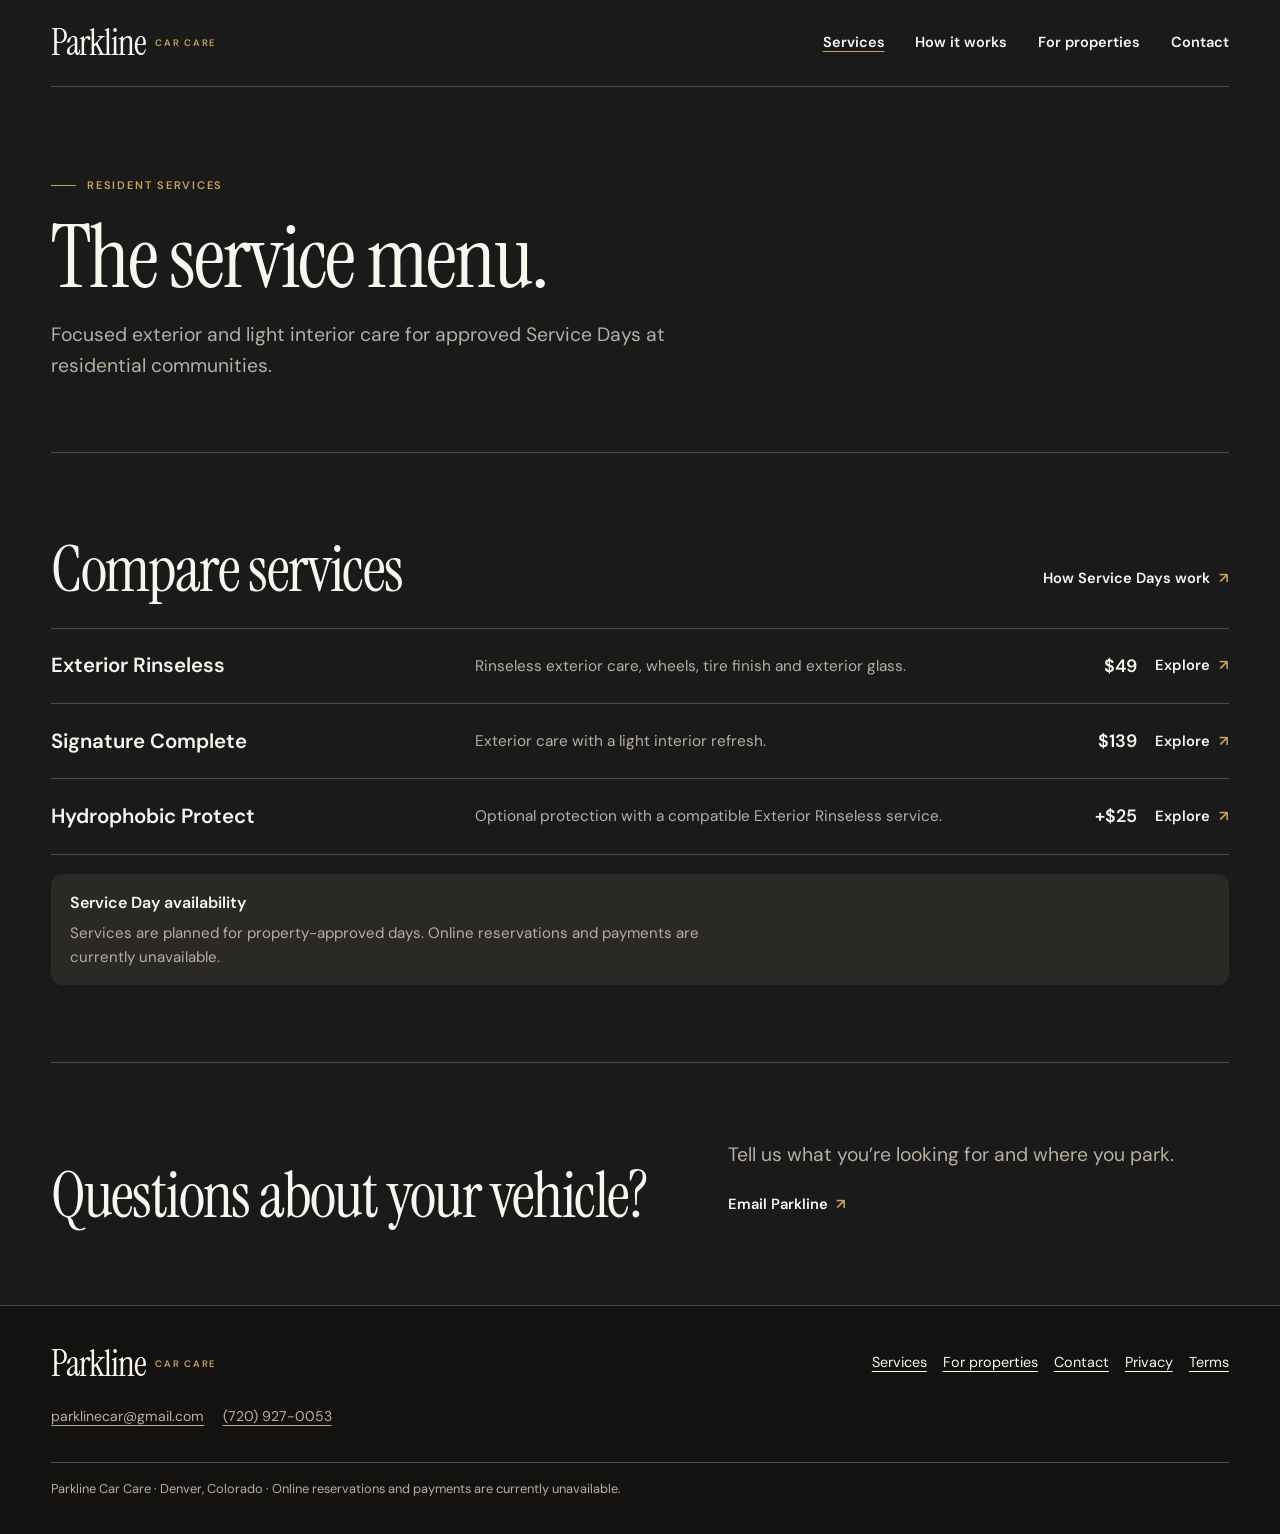
==== services/index.html @ 2c4be28e "Add site files" ====
<!doctype html>
<html lang="en">
  <head>
    <meta charset="utf-8" />
    <meta name="viewport" content="width=device-width, initial-scale=1" />
    <meta name="color-scheme" content="dark" />
    <meta name="theme-color" content="#1a1a1a" />
    <meta name="robots" content="index, follow" />
    <meta
      name="description"
      content="Explore Exterior Rinseless, Signature Complete and optional Hydrophobic Protect."
    />
    <meta property="og:title" content="Services | Parkline Car Care" />
    <meta
      property="og:description"
      content="Explore Exterior Rinseless, Signature Complete and optional Hydrophobic Protect."
    />
    <meta property="og:type" content="website" />
    <title>Services | Parkline Car Care</title>
    <link rel="icon" type="image/png" href="../assets/icon.png" />
    <link
      rel="preload"
      as="font"
      type="font/woff2"
      href="../assets/instrument-serif.woff2"
      crossorigin
    />
    <link rel="stylesheet" href="../assets/site.css" />
    <script src="../assets/site.js" defer></script>
  </head>
  <body>
    <a class="skip" href="#main">Skip to content</a>
    <header class="site-header">
      <div class="container topline">
        <a class="wordmark" href="../index.html">
          <span class="wordmark__name">Parkline</span>
          <span class="wordmark__type">Car Care</span>
        </a>
        <nav class="desktop-nav" aria-label="Main navigation">
          <a href="../services/index.html" aria-current="page">Services</a>
          <a href="../how-it-works/index.html">How it works</a>
          <a href="../properties/index.html">For properties</a>
          <a href="../contact/index.html">Contact</a>
        </nav>
        <details class="mobile-menu">
          <summary>
            <span class="menu-open-label">Menu</span>
            <span class="menu-close-label">Close</span>
            <span class="menu-mark" aria-hidden="true">≡</span>
          </summary>
          <nav class="mobile-links" aria-label="Mobile navigation">
            <a href="../services/index.html" aria-current="page"
              >Services <span aria-hidden="true">↗</span></a
            >
            <a href="../how-it-works/index.html"
              >How it works <span aria-hidden="true">↗</span></a
            >
            <a href="../properties/index.html"
              >For properties <span aria-hidden="true">↗</span></a
            >
            <a href="../contact/index.html"
              >Contact <span aria-hidden="true">↗</span></a
            >
          </nav>
        </details>
      </div>
    </header>
    <main id="main" tabindex="-1">
      <section class="container">
        <div class="page-head">
          <p class="eyebrow">Resident services</p>
          <h1>The service menu.</h1>
          <p class="lede">
            Focused exterior and light interior care for approved Service Days
            at residential communities.
          </p>
        </div>
      </section>
      <section
        class="container section--compact section--line"
        aria-labelledby="service-list-title"
      >
        <div class="section-head">
          <h2 id="service-list-title">Compare services</h2>
          <a class="inline-action" href="../how-it-works/index.html"
            >How Service Days work <span aria-hidden="true">↗</span></a
          >
        </div>
        <ul class="rows">
          <li class="service-row">
            <h3>Exterior Rinseless</h3>
            <p>
              Rinseless exterior care, wheels, tire finish and exterior glass.
            </p>
            <strong class="service-price">$49</strong>
            <a
              class="inline-action"
              href="../services/exterior-rinseless/index.html"
              aria-label="Explore Exterior Rinseless"
              >Explore <span aria-hidden="true">↗</span></a
            >
          </li>
          <li class="service-row">
            <h3>Signature Complete</h3>
            <p>Exterior care with a light interior refresh.</p>
            <strong class="service-price">$139</strong>
            <a
              class="inline-action"
              href="../services/signature-complete/index.html"
              aria-label="Explore Signature Complete"
              >Explore <span aria-hidden="true">↗</span></a
            >
          </li>
          <li class="service-row">
            <h3>Hydrophobic Protect</h3>
            <p>
              Optional protection with a compatible Exterior Rinseless service.
            </p>
            <strong class="service-price">+$25</strong>
            <a
              class="inline-action"
              href="../services/hydrophobic-protect/index.html"
              aria-label="Explore Hydrophobic Protect"
              >Explore <span aria-hidden="true">↗</span></a
            >
          </li>
        </ul>
        <aside class="notice catalog-note">
          <strong>Service Day availability</strong>
          <p>
            Services are planned for property-approved days. Online reservations
            and payments are currently unavailable.
          </p>
        </aside>
      </section>
      <section class="container section--compact callout section--line">
        <h2>Questions about your vehicle?</h2>
        <div class="callout__copy">
          <p class="lede">
            Tell us what you’re looking for and where you park.
          </p>
          <a
            class="inline-action"
            href="mailto:parklinecar@gmail.com?subject=Parkline%20resident%20service%20question"
            >Email Parkline <span aria-hidden="true">↗</span></a
          >
        </div>
      </section>
    </main>
    <footer class="site-footer">
      <div class="container footer-inner">
        <div>
          <a class="wordmark" href="../index.html">
            <span class="wordmark__name">Parkline</span>
            <span class="wordmark__type">Car Care</span>
          </a>
          <p class="footer-contact">
            <a href="mailto:parklinecar@gmail.com">parklinecar@gmail.com</a>
            <a href="tel:+17209270053">(720) 927-0053</a>
          </p>
        </div>
        <nav class="footer-nav" aria-label="Footer navigation">
          <a href="../services/index.html">Services</a>
          <a href="../properties/index.html">For properties</a>
          <a href="../contact/index.html">Contact</a>
          <a href="../privacy/index.html">Privacy</a>
          <a href="../terms/index.html">Terms</a>
        </nav>
        <p class="footer-note">
          Parkline Car Care · Denver, Colorado · Online reservations and
          payments are currently unavailable.
        </p>
      </div>
    </footer>
  </body>
</html>
---- assets/site.css ----
@font-face {
  font-family: "Instrument Serif";
  src: url("instrument-serif.woff2") format("woff2");
  font-weight: 400;
  font-style: normal;
  font-display: swap;
}
@font-face {
  font-family: "DM Sans";
  src: url("dm-sans.woff2") format("woff2");
  font-weight: 400;
  font-style: normal;
  font-display: swap;
}
@font-face {
  font-family: "DM Sans";
  src: url("dm-sans-semibold.woff2") format("woff2");
  font-weight: 600;
  font-style: normal;
  font-display: swap;
}

:root {
  color-scheme: dark;
  --graphite: #1a1a1a;
  --deep: #131211;
  --lift: #2b2926;
  --ivory: #f8f6ee;
  --gold: #c8a35a;
  --taupe: #8a7f72;
  --muted: #b8aea1;
  --line: #524b43;
  --serif: "Instrument Serif", Georgia, serif;
  --sans: "DM Sans", sans-serif;
  --gutter: clamp(1.25rem, 4vw, 3.75rem);
  --shell: 81rem;
  --section: clamp(4.5rem, 8vw, 8rem);
}

*,
*::before,
*::after {
  box-sizing: border-box;
}
html {
  background: var(--graphite);
  scroll-padding-top: 1.5rem;
}
body {
  margin: 0;
  color: var(--ivory);
  font: 1rem/1.6 var(--sans);
  -webkit-font-smoothing: antialiased;
}
a {
  color: inherit;
  text-underline-offset: 0.28em;
}
a:hover {
  text-decoration-color: var(--gold);
}
:focus-visible {
  outline: 2px solid var(--gold);
  outline-offset: 5px;
}
button,
a,
summary {
  -webkit-tap-highlight-color: transparent;
}
figure,
h1,
h2,
h3,
p,
ul,
dl,
dd {
  margin: 0;
}
p {
  max-width: 65ch;
}
h1,
h2,
h3 {
  font-weight: 400;
}
h1,
h2 {
  font-family: var(--serif);
  letter-spacing: -0.025em;
}
h1 {
  font-size: clamp(3.4rem, 7vw, 7.55rem);
  line-height: 0.91;
}
h2 {
  font-size: clamp(2.6rem, 5vw, 5.3rem);
  line-height: 0.98;
}
h3 {
  line-height: 1.32;
}
img {
  display: block;
  width: 100%;
  height: auto;
}
ul {
  padding-inline-start: 1.2rem;
}
section[id] {
  scroll-margin-top: 1.5rem;
}

.container {
  width: min(calc(100% - 2 * var(--gutter)), var(--shell));
  margin-inline: auto;
}
.skip {
  position: fixed;
  inset: 1rem auto auto var(--gutter);
  z-index: 10;
  transform: translateY(-200%);
  background: var(--ivory);
  color: var(--graphite);
  padding: 0.65rem 1rem;
  border-radius: 0.5rem;
}
.skip:focus {
  transform: none;
}
.topline {
  display: flex;
  align-items: center;
  justify-content: space-between;
  gap: 1rem;
  min-height: 5.45rem;
  border-bottom: 1px solid var(--line);
}
.wordmark {
  display: inline-flex;
  align-items: center;
  gap: 0.62rem;
  min-height: 3rem;
  width: max-content;
  text-decoration: none;
}
.wordmark__name {
  font: 2.25rem/0.9 var(--serif);
  letter-spacing: -0.03em;
}
.wordmark__type {
  color: var(--gold);
  font-size: 0.59rem;
  letter-spacing: 0.18em;
  font-weight: 600;
  text-transform: uppercase;
  white-space: nowrap;
}
.desktop-nav {
  display: flex;
  align-items: center;
  gap: clamp(0.9rem, 2.4vw, 2rem);
  font-size: 0.91rem;
  font-weight: 600;
}
.desktop-nav a {
  min-height: 2.75rem;
  display: inline-flex;
  align-items: center;
  text-decoration: none;
  white-space: nowrap;
}
.desktop-nav a:hover,
.desktop-nav a[aria-current="page"] {
  text-decoration: underline;
  text-decoration-color: var(--gold);
}
.mobile-menu {
  display: none;
}
.mobile-menu summary {
  min-height: 2.75rem;
  list-style: none;
  cursor: pointer;
  align-items: center;
  gap: 0.67rem;
  font-size: 0.88rem;
  font-weight: 600;
}
.mobile-menu summary::-webkit-details-marker {
  display: none;
}
.menu-mark {
  display: inline-block;
  color: var(--gold);
  font-size: 1.03rem;
}
.menu-close-label,
.mobile-menu[open] .menu-open-label {
  display: none;
}
.mobile-menu[open] .menu-close-label {
  display: inline;
}
.mobile-links {
  background: var(--deep);
  border-block: 1px solid var(--line);
  padding: 1.2rem var(--gutter) 1.55rem;
}
.mobile-links a {
  display: flex;
  align-items: center;
  justify-content: space-between;
  gap: 0.8rem;
  min-height: 3.65rem;
  border-bottom: 1px solid var(--line);
  text-decoration: none;
  font-size: 1.28rem;
}
.mobile-links a[aria-current="page"] {
  color: var(--gold);
}
.mobile-links span {
  color: var(--gold);
  font-size: 0.9rem;
}

.eyebrow {
  display: flex;
  gap: 0.7rem;
  align-items: center;
  color: var(--gold);
  font-size: 0.69rem;
  font-weight: 600;
  letter-spacing: 0.16em;
  text-transform: uppercase;
}
.eyebrow::before {
  content: "";
  width: 1.55rem;
  flex: 0 0 1.55rem;
  height: 1px;
  background: currentColor;
}
.lede {
  color: var(--muted);
  font-size: clamp(1.02rem, 1.6vw, 1.21rem);
  line-height: 1.58;
}
.muted {
  color: var(--muted);
}
.actions {
  display: flex;
  flex-wrap: wrap;
  align-items: center;
  gap: 0.45rem 1.3rem;
}
.button,
.inline-action {
  display: inline-flex;
  align-items: center;
  justify-content: center;
  gap: 0.52rem;
  width: max-content;
  max-width: 100%;
  min-height: 2.9rem;
  font-size: 0.92rem;
  font-weight: 600;
  text-decoration: none;
}
.button {
  padding: 0.68rem 1.13rem;
  color: var(--graphite);
  background: var(--ivory);
  border: 1px solid transparent;
  border-radius: 9rem;
  transition:
    background-color 0.16s,
    color 0.16s,
    border-color 0.16s;
}
.button:hover {
  background: var(--gold);
}
.button--outline {
  background: transparent;
  border-color: var(--taupe);
  color: var(--ivory);
}
.button--outline:hover {
  background: var(--lift);
  border-color: var(--gold);
}
.inline-action {
  padding-block: 0.45rem;
  text-decoration-color: var(--gold);
}
.inline-action span {
  color: var(--gold);
  transition: transform 0.16s;
}
.inline-action:hover {
  text-decoration: underline;
}
.inline-action:hover span,
.inline-action:focus-visible span {
  transform: translateX(0.18rem);
}
.button span,
.inline-action span {
  white-space: nowrap;
}

.home-hero {
  display: grid;
  grid-template-columns: minmax(0, 0.94fr) minmax(0, 1.06fr);
  align-items: center;
  gap: clamp(1.75rem, 4vw, 4.6rem);
  padding-block: clamp(2rem, 4vw, 4.5rem) clamp(2.7rem, 5vw, 5rem);
}
.hero-copy {
  display: grid;
  gap: 1.55rem;
  align-content: center;
  padding-block: 0.65rem;
}
.hero-copy h1 {
  font-size: clamp(3.45rem, 6.6vw, 7.25rem);
}
.hero-copy h1 span {
  display: block;
}
.hero-copy .lede {
  max-width: 33ch;
}
.hero-copy .actions {
  margin-top: 0.45rem;
}
.photo {
  min-width: 0;
  overflow: visible;
}
.photo img {
  aspect-ratio: 1.13;
  object-fit: cover;
  object-position: 57% center;
  background: var(--lift);
  border-radius: 0.8rem;
}
.photo figcaption {
  padding-top: 0.55rem;
  font-size: 0.76rem;
  color: var(--muted);
}
.home-hero .photo figcaption {
  text-align: right;
}
.section {
  padding-block: var(--section);
}
.section--compact {
  padding-block: clamp(2.9rem, 6vw, 5.6rem);
}
.section--line {
  border-top: 1px solid var(--line);
}
.section--deep {
  background: var(--deep);
}
.section-head {
  display: flex;
  align-items: end;
  justify-content: space-between;
  gap: 0.8rem 2rem;
  margin-bottom: 1.65rem;
}
.section-head h2 {
  margin-top: 0.6rem;
}
.section-head p {
  max-width: 39ch;
}
.rows {
  list-style: none;
  padding: 0;
  border-top: 1px solid var(--line);
}
.service-row {
  display: grid;
  grid-template-columns: minmax(0, 1fr) minmax(0, 1.45fr) minmax(
      3.45rem,
      auto
    ) auto;
  align-items: center;
  gap: 0.5rem 1.15rem;
  min-height: 4.7rem;
  padding: 0.73rem 0;
  border-bottom: 1px solid var(--line);
}
.service-row h3 {
  font: 600 clamp(1.02rem, 1.6vw, 1.28rem)/1.35 var(--sans);
}
.service-row p {
  font-size: 0.96rem;
  color: var(--muted);
}
.service-price {
  font-size: 1.12rem;
  font-variant-numeric: tabular-nums;
  white-space: nowrap;
  text-align: right;
}
.service-row .inline-action {
  white-space: nowrap;
}
.feature {
  display: grid;
  grid-template-columns: minmax(0, 1.13fr) minmax(0, 0.87fr);
  gap: clamp(1.65rem, 6vw, 6.75rem);
  align-items: center;
}
.feature .photo img {
  aspect-ratio: 1.65;
  object-position: center;
}
.feature__copy {
  display: grid;
  gap: 1.12rem;
}
.feature__copy h2 {
  max-width: 14ch;
}
.feature__copy p {
  max-width: 42ch;
}
.callout {
  display: grid;
  grid-template-columns: minmax(0, 1.1fr) minmax(0, 0.9fr);
  gap: 1.75rem 4rem;
  align-items: end;
}
.callout .eyebrow {
  margin-bottom: 0.7rem;
}
.callout__copy {
  display: grid;
  gap: 0.7rem;
}
.callout__copy .actions {
  margin-top: 0.4rem;
}
.page-head {
  padding-block: clamp(3rem, 7vw, 7.2rem) clamp(2.75rem, 5.5vw, 5.6rem);
  display: grid;
  gap: 1.45rem;
}
.page-head h1 {
  max-width: 14ch;
  font-size: clamp(3.4rem, 6.8vw, 7rem);
}
.page-head p {
  max-width: 48ch;
}
.page-head .actions {
  margin-top: 0.25rem;
}
.page-head--narrow {
  max-width: 59rem;
}
.page-head--narrow h1 {
  max-width: 17ch;
}
.pilot-hero {
  display: grid;
  grid-template-columns: minmax(0, 1.23fr) minmax(0, 0.77fr);
  gap: 1.75rem clamp(2rem, 7vw, 7rem);
  align-items: center;
}
.pilot-hero .page-head {
  padding-block: 0;
}
.pilot-hero .page-head h1 {
  max-width: 13ch;
}
.pilot-offer {
  border-inline-start: 1px solid var(--taupe);
  padding-inline-start: clamp(1.4rem, 3vw, 2.8rem);
}
.pilot-offer__amount {
  color: var(--gold);
  font-size: clamp(4.4rem, 9vw, 8.6rem);
  line-height: 0.85;
  font-variant-numeric: tabular-nums;
}
.pilot-offer h2 {
  margin-top: 0.82rem;
  font: 600 1.05rem/1.3 var(--sans);
  letter-spacing: 0;
}
.pilot-offer p {
  margin-top: 0.4rem;
  color: var(--muted);
}
.pilot-access {
  border-top: 1px solid var(--line);
  margin-top: 1.4rem;
  padding-top: 1rem;
}
.pilot-access h3 {
  font-size: 1rem;
  font-weight: 600;
}
.pilot-access p {
  font-size: 0.9rem;
}
.steps {
  display: grid;
  grid-template-columns: repeat(3, minmax(0, 1fr));
  gap: 1rem 2.25rem;
  list-style: none;
  padding: 0;
}
.steps li {
  border-top: 1px solid var(--line);
  padding-top: 1.15rem;
}
.steps h3,
.facts h3 {
  font-size: 1.13rem;
  font-weight: 600;
}
.steps p,
.facts p {
  margin-top: 0.45rem;
  color: var(--muted);
}
.facts {
  display: grid;
  grid-template-columns: 1fr 1fr;
  gap: 1.5rem 3rem;
}
.facts article {
  border-top: 1px solid var(--line);
  padding-top: 1.1rem;
}
.columns {
  display: grid;
  grid-template-columns: minmax(0, 1fr) minmax(0, 1fr);
  gap: 1.8rem 4rem;
}
.columns h2 {
  font-size: clamp(2.35rem, 4vw, 3.8rem);
}
.columns p,
.columns ul {
  margin-top: 0.85rem;
  color: var(--muted);
}
.columns li + li,
.scope-list li + li {
  margin-top: 0.45rem;
}
.notice {
  display: grid;
  gap: 0.35rem;
  padding: 1rem 1.2rem;
  background: var(--lift);
  border-radius: 0.7rem;
}
.notice strong {
  font-weight: 600;
}
.notice p {
  color: var(--muted);
  font-size: 0.94rem;
}
.catalog-note {
  margin-top: 1.2rem;
}
.service-detail {
  display: grid;
  grid-template-columns: minmax(0, 1fr) auto;
  align-items: end;
  gap: 1.5rem;
}
.detail-price {
  font-size: clamp(2.55rem, 5vw, 4.5rem);
  font-variant-numeric: tabular-nums;
  white-space: nowrap;
  line-height: 1;
}
.contact-grid {
  display: grid;
  grid-template-columns: 1fr 1fr;
  gap: 1.25rem 3.25rem;
}
.contact-grid article {
  border-block-start: 1px solid var(--line);
  padding-top: 1rem;
}
.contact-grid h2 {
  font: 600 1.03rem/1.3 var(--sans);
  letter-spacing: 0;
}
.contact-grid p {
  margin-top: 0.35rem;
}
.contact-grid .inline-action {
  overflow-wrap: anywhere;
  justify-content: flex-start;
}
.article {
  max-width: 45rem;
}
.article .page-head {
  padding-bottom: 2rem;
}
.article section + section {
  margin-top: 2.3rem;
}
.article section h2 {
  font-size: clamp(1.85rem, 4vw, 2.65rem);
  margin-bottom: 0.65rem;
}
.article section p + p {
  margin-top: 0.75rem;
}
.article section p {
  color: var(--muted);
}
.article section:last-child {
  padding-bottom: var(--section);
}
.site-footer {
  background: var(--deep);
  border-top: 1px solid var(--line);
  padding-block: 2.15rem;
}
.footer-inner {
  display: grid;
  grid-template-columns: 1fr 1fr;
  gap: 1.5rem 2.5rem;
  align-items: start;
}
.footer-nav {
  display: flex;
  flex-wrap: wrap;
  justify-content: flex-end;
  gap: 0.15rem 1rem;
  font-size: 0.9rem;
}
.footer-nav a {
  display: inline-flex;
  align-items: center;
  min-height: 2.75rem;
}
.footer-contact {
  display: flex;
  flex-wrap: wrap;
  gap: 0.3rem 1.15rem;
  margin-top: 0.4rem;
  color: var(--muted);
  font-size: 0.88rem;
}
.footer-contact a {
  display: inline-flex;
  align-items: center;
  min-height: 2.75rem;
}
.footer-note {
  grid-column: 1/-1;
  border-top: 1px solid var(--line);
  padding-top: 1rem;
  color: var(--muted);
  font-size: 0.8rem;
  max-width: none;
}

@media (max-width: 58rem) {
  .mobile-menu {
    display: block;
    position: relative;
  }
  .mobile-menu summary {
    display: flex;
  }
  .mobile-links {
    position: absolute;
    right: calc(-1 * var(--gutter));
    width: 100vw;
    z-index: 3;
    top: calc(100% + 0.39rem);
    box-shadow: 0 0.8rem 1.1rem #13121188;
  }
  .desktop-nav {
    display: none;
  }
  .topline {
    min-height: 4.55rem;
  }
  .home-hero {
    gap: 1.6rem;
  }
  .home-hero h1 {
    font-size: clamp(3.3rem, 7.6vw, 5.5rem);
  }
}
@media (max-width: 43rem) {
  .home-hero,
  .feature,
  .callout,
  .pilot-hero,
  .columns,
  .contact-grid,
  .footer-inner {
    grid-template-columns: 1fr;
  }
  .home-hero {
    padding-top: 2.25rem;
    padding-bottom: 2rem;
    gap: 1rem;
  }
  .home-hero h1 {
    font-size: clamp(3.35rem, 11.4vw, 5.4rem);
  }
  .hero-copy {
    gap: 1.1rem;
    padding: 0;
  }
  .hero-copy .actions {
    margin-top: 0.05rem;
  }
  .home-hero .photo {
    margin-inline-end: calc(-1 * var(--gutter));
  }
  .home-hero .photo img {
    border-radius: 0.65rem 0 0 0.65rem;
    aspect-ratio: 1.58;
    object-position: 50% 52%;
  }
  .home-hero .photo figcaption {
    text-align: left;
  }
  .section-head {
    align-items: start;
    flex-direction: column;
    gap: 0.5rem;
    margin-bottom: 1.15rem;
  }
  .section-head .inline-action {
    min-height: 2.75rem;
  }
  .service-row {
    grid-template-columns: minmax(0, 1fr) auto;
    gap: 0.15rem 0.65rem;
    padding: 0.75rem 0;
  }
  .service-row h3 {
    grid-area: 1/1;
  }
  .service-row p {
    grid-area: 2/1;
    font-size: 0.88rem;
  }
  .service-price {
    grid-area: 1/2;
  }
  .service-row .inline-action {
    grid-area: 2/2;
    font-size: 0.83rem;
    justify-self: end;
  }
  .feature {
    gap: 1.5rem;
  }
  .feature .photo img {
    aspect-ratio: 1.72;
  }
  .pilot-offer {
    padding: 1.25rem 0 0;
    border-inline-start: none;
    border-top: 1px solid var(--line);
  }
  .pilot-offer__main {
    display: grid;
    grid-template-columns: auto 1fr;
    align-items: center;
    gap: 1rem;
  }
  .pilot-offer__main h2 {
    margin-top: 0;
  }
  .pilot-offer p {
    font-size: 0.95rem;
  }
  .steps,
  .facts {
    grid-template-columns: 1fr;
  }
  .footer-nav {
    justify-content: flex-start;
  }
  .service-detail {
    grid-template-columns: 1fr;
    align-items: start;
    gap: 0;
  }
}
@media (max-width: 23rem) {
  .wordmark__name {
    font-size: 2rem;
  }
  .wordmark {
    gap: 0.42rem;
  }
  .wordmark__type {
    font-size: 0.53rem;
  }
  .actions {
    column-gap: 0.7rem;
  }
  .button,
  .inline-action {
    font-size: 0.86rem;
  }
  .button {
    padding-inline: 0.88rem;
  }
}
@media (prefers-reduced-motion: reduce) {
  *,
  *::before,
  *::after {
    animation: none !important;
    transition: none !important;
    scroll-behavior: auto !important;
  }
}
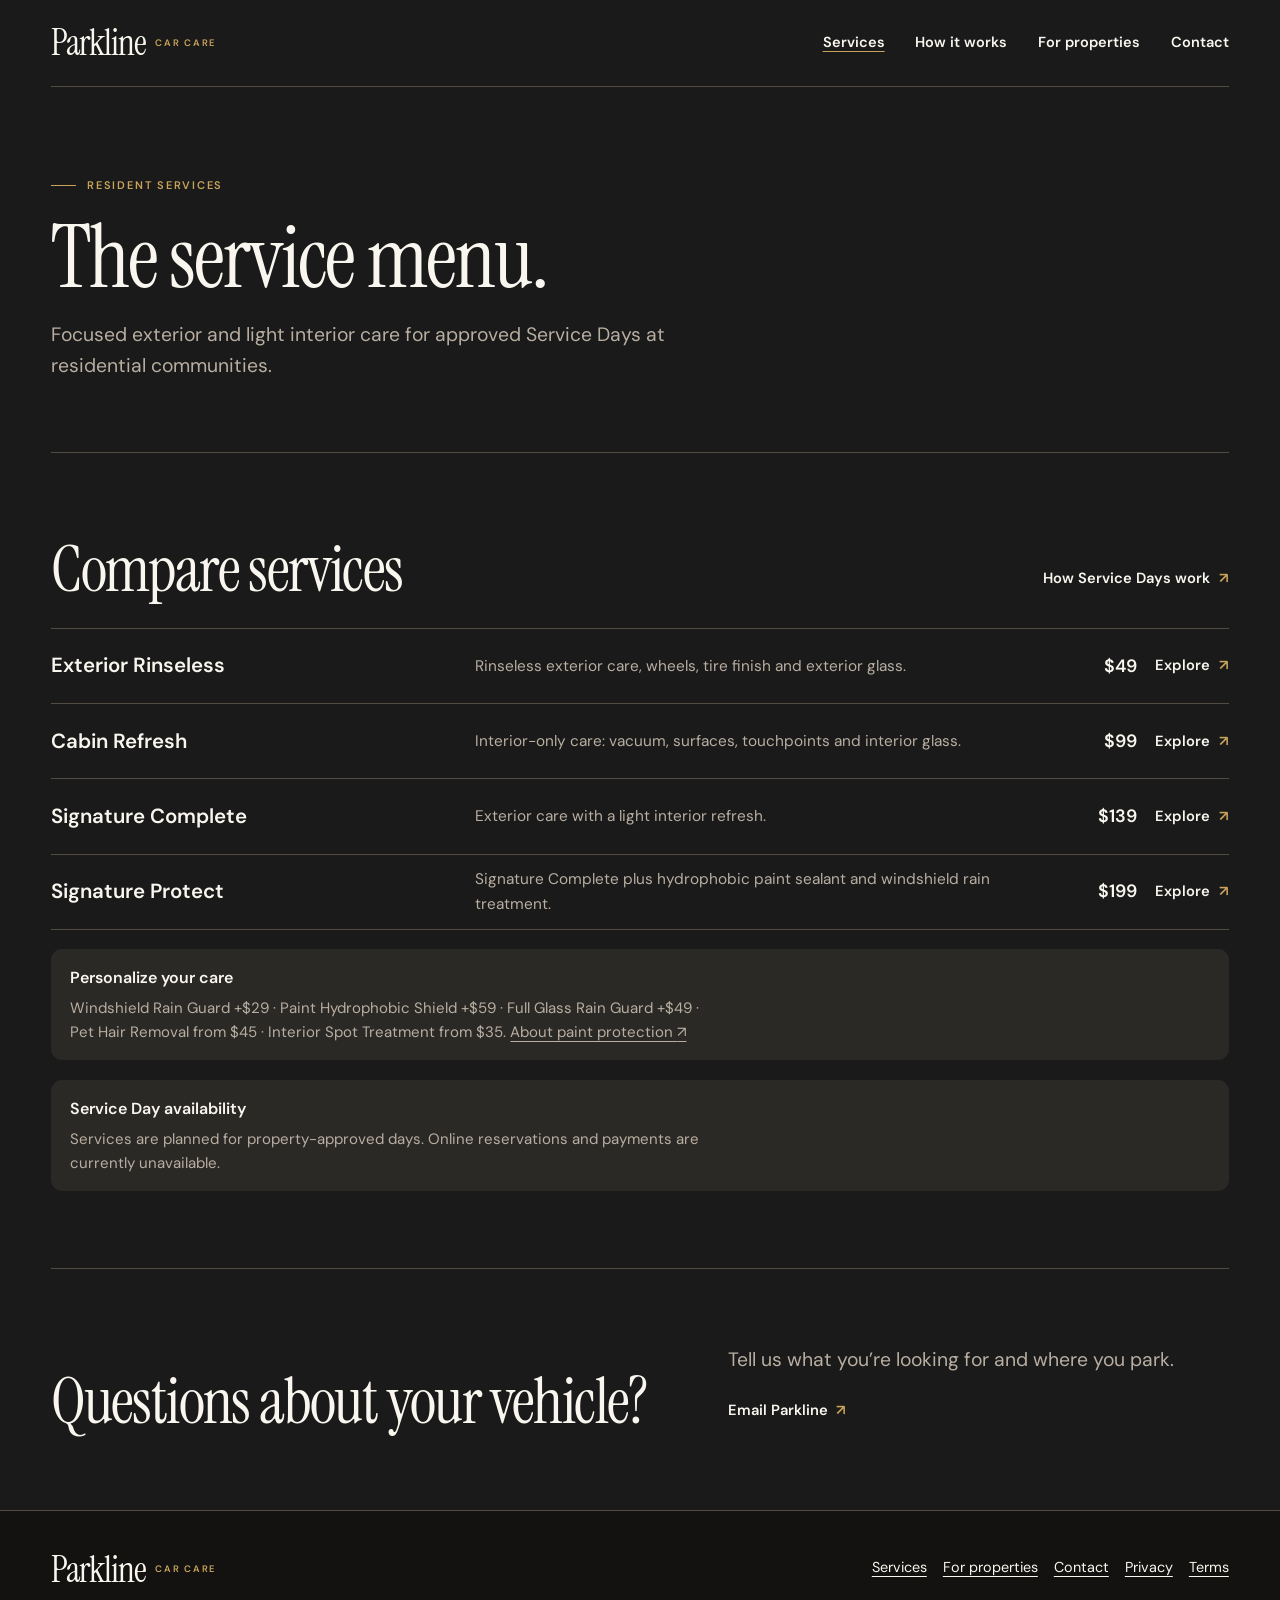
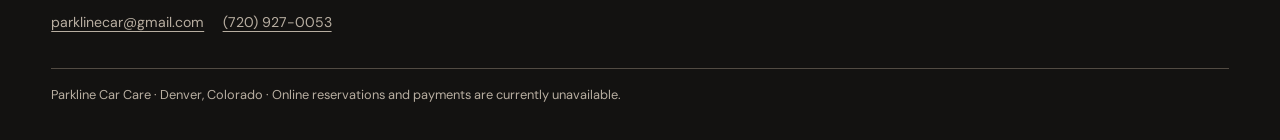
==== commit 23ae3fa0: "Update menu: new pricing lineup" ====
--- a/services/index.html
+++ b/services/index.html
@@ -8,12 +8,12 @@
     <meta name="robots" content="index, follow" />
     <meta
       name="description"
-      content="Explore Exterior Rinseless, Signature Complete and optional Hydrophobic Protect."
+      content="Explore Exterior Rinseless, Cabin Refresh, Signature Complete and Signature Protect."
     />
     <meta property="og:title" content="Services | Parkline Car Care" />
     <meta
       property="og:description"
-      content="Explore Exterior Rinseless, Signature Complete and optional Hydrophobic Protect."
+      content="Explore Exterior Rinseless, Cabin Refresh, Signature Complete and Signature Protect."
     />
     <meta property="og:type" content="website" />
     <title>Services | Parkline Car Care</title>
@@ -101,6 +101,17 @@
             >
           </li>
           <li class="service-row">
+            <h3>Cabin Refresh</h3>
+            <p>Interior-only care: vacuum, surfaces, touchpoints and interior glass.</p>
+            <strong class="service-price">$99</strong>
+            <a
+              class="inline-action"
+              href="../services/cabin-refresh/index.html"
+              aria-label="Explore Cabin Refresh"
+              >Explore <span aria-hidden="true">↗</span></a
+            >
+          </li>
+          <li class="service-row">
             <h3>Signature Complete</h3>
             <p>Exterior care with a light interior refresh.</p>
             <strong class="service-price">$139</strong>
@@ -112,19 +123,26 @@
             >
           </li>
           <li class="service-row">
-            <h3>Hydrophobic Protect</h3>
-            <p>
-              Optional protection with a compatible Exterior Rinseless service.
-            </p>
-            <strong class="service-price">+$25</strong>
+            <h3>Signature Protect</h3>
+            <p>Signature Complete plus hydrophobic paint sealant and windshield rain treatment.</p>
+            <strong class="service-price">$199</strong>
             <a
               class="inline-action"
-              href="../services/hydrophobic-protect/index.html"
-              aria-label="Explore Hydrophobic Protect"
+              href="../services/signature-protect/index.html"
+              aria-label="Explore Signature Protect"
               >Explore <span aria-hidden="true">↗</span></a
             >
           </li>
         </ul>
+        <aside class="notice catalog-note">
+          <strong>Personalize your care</strong>
+          <p>
+            Windshield Rain Guard +$29 · Paint Hydrophobic Shield +$59 · Full
+            Glass Rain Guard +$49 · Pet Hair Removal from $45 · Interior Spot
+            Treatment from $35.
+            <a href="../services/hydrophobic-protect/index.html">About paint protection <span aria-hidden="true">↗</span></a>
+          </p>
+        </aside>
         <aside class="notice catalog-note">
           <strong>Service Day availability</strong>
           <p>
